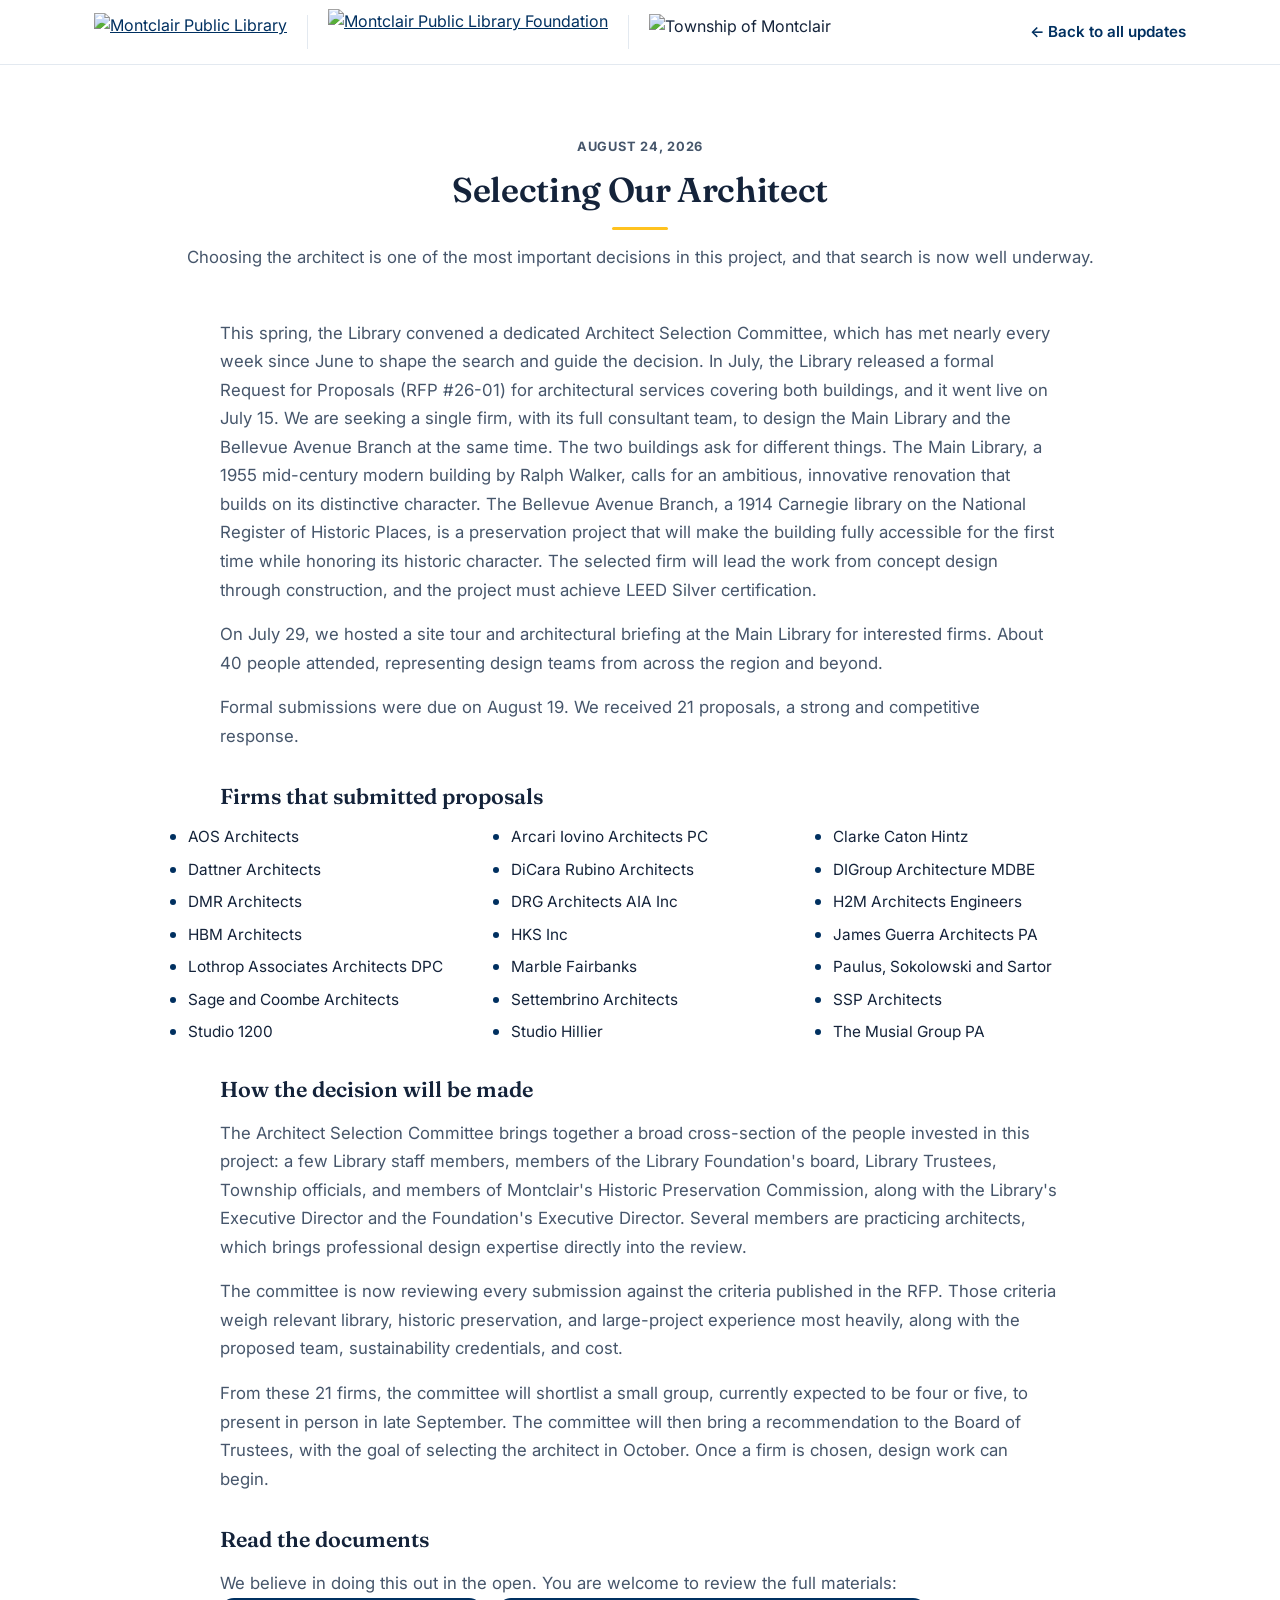
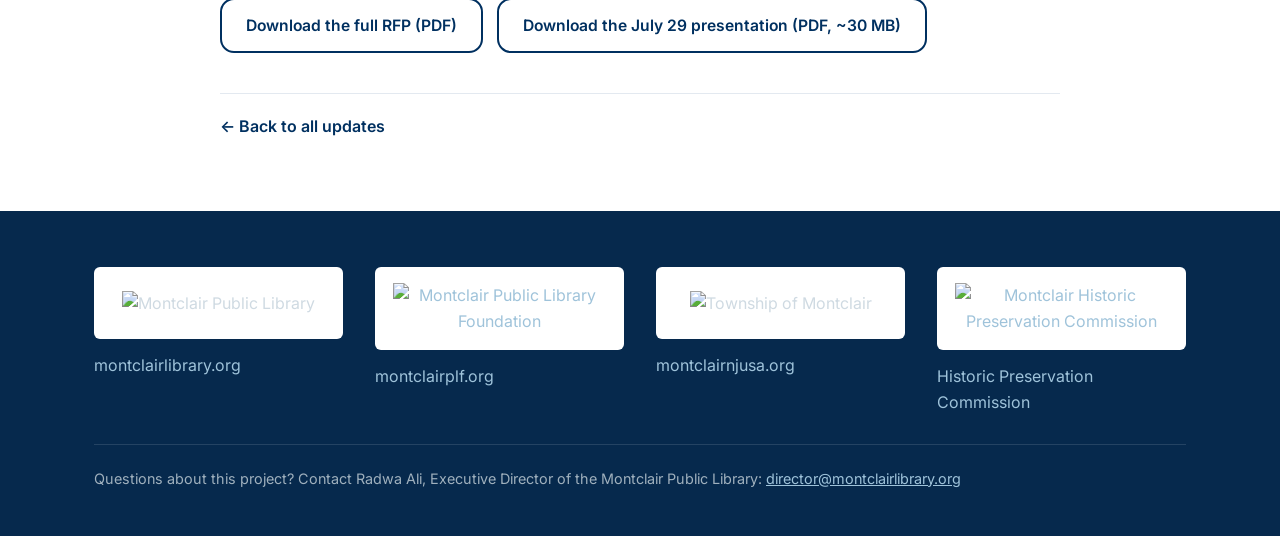
==== updates/2026-08-selecting-our-architect.html @ 4b19b7bf "Restructure architect update into a dated Updates section + standalone page Replace the standalone '" ====
<!DOCTYPE html>
<html lang="en">
<head>
<meta charset="utf-8">
<meta name="viewport" content="width=device-width, initial-scale=1">
<title>Selecting Our Architect — Montclair Public Library &amp; Cultural Center</title>
<meta name="description" content="An update on the Montclair Public Library architect search: the RFP, the July 29 site tour, the 21 firms that submitted proposals, and what happens next.">
<link rel="preconnect" href="https://fonts.googleapis.com">
<link rel="preconnect" href="https://fonts.gstatic.com" crossorigin>
<link href="https://fonts.googleapis.com/css2?family=Fraunces:opsz,wght@9..144,400;9..144,500;9..144,600&family=Inter:wght@400;500;600;700;800&family=Space+Grotesk:wght@500;600;700&display=swap" rel="stylesheet">
<link rel="stylesheet" href="../assets/site.css">
</head>
<body>

<!-- ===== NAV ===== -->
<header class="nav">
  <div class="wrap nav-inner">
    <div class="brand-logos">
      <a href="../index.html"><img class="nav-logo-mpl" src="../MPL_Logo_Color.png" alt="Montclair Public Library"></a>
      <span class="nav-divider"></span>
      <a href="https://montclairplf.org" target="_blank" rel="noopener"><img class="nav-logo-mplf" src="../cropped-MPLF-logo.png" alt="Montclair Public Library Foundation"></a>
      <span class="nav-divider"></span>
      <img class="nav-logo-twp" src="../Montclair-Township-Logo.png" alt="Township of Montclair">
    </div>
    <a class="nav-back" href="../index.html#updates">&larr; Back to all updates</a>
  </div>
</header>

<!-- ===== ARTICLE ===== -->
<article>
  <section>
    <div class="wrap">
      <div class="section-head section-head--wide">
        <span class="article-date">August 24, 2026</span>
        <h2>Selecting Our Architect</h2>
        <p>Choosing the architect is one of the most important decisions in this project, and that search is now well underway.</p>
      </div>

      <div class="arch-body">
        <p>This spring, the Library convened a dedicated Architect Selection Committee, which has met nearly every week since June to shape the search and guide the decision. In July, the Library released a formal Request for Proposals (RFP #26-01) for architectural services covering both buildings, and it went live on July 15. We are seeking a single firm, with its full consultant team, to design the Main Library and the Bellevue Avenue Branch at the same time. The two buildings ask for different things. The Main Library, a 1955 mid-century modern building by Ralph Walker, calls for an ambitious, innovative renovation that builds on its distinctive character. The Bellevue Avenue Branch, a 1914 Carnegie library on the National Register of Historic Places, is a preservation project that will make the building fully accessible for the first time while honoring its historic character. The selected firm will lead the work from concept design through construction, and the project must achieve LEED Silver certification.</p>
        <p>On July 29, we hosted a site tour and architectural briefing at the Main Library for interested firms. About 40 people attended, representing design teams from across the region and beyond.</p>
        <p>Formal submissions were due on August 19. We received 21 proposals, a strong and competitive response.</p>
      </div>

      <h3 class="arch-subhead">Firms that submitted proposals</h3>
      <ul class="firm-grid">
        <li>AOS Architects</li>
        <li>Arcari Iovino Architects PC</li>
        <li>Clarke Caton Hintz</li>
        <li>Dattner Architects</li>
        <li>DiCara Rubino Architects</li>
        <li>DIGroup Architecture MDBE</li>
        <li>DMR Architects</li>
        <li>DRG Architects AIA Inc</li>
        <li>H2M Architects Engineers</li>
        <li>HBM Architects</li>
        <li>HKS Inc</li>
        <li>James Guerra Architects PA</li>
        <li>Lothrop Associates Architects DPC</li>
        <li>Marble Fairbanks</li>
        <li>Paulus, Sokolowski and Sartor</li>
        <li>Sage and Coombe Architects</li>
        <li>Settembrino Architects</li>
        <li>SSP Architects</li>
        <li>Studio 1200</li>
        <li>Studio Hillier</li>
        <li>The Musial Group PA</li>
      </ul>

      <h3 class="arch-subhead">How the decision will be made</h3>
      <div class="arch-body">
        <p>The Architect Selection Committee brings together a broad cross-section of the people invested in this project: a few Library staff members, members of the Library Foundation's board, Library Trustees, Township officials, and members of Montclair's Historic Preservation Commission, along with the Library's Executive Director and the Foundation's Executive Director. Several members are practicing architects, which brings professional design expertise directly into the review.</p>
        <p>The committee is now reviewing every submission against the criteria published in the RFP. Those criteria weigh relevant library, historic preservation, and large-project experience most heavily, along with the proposed team, sustainability credentials, and cost.</p>
        <p>From these 21 firms, the committee will shortlist a small group, currently expected to be four or five, to present in person in late September. The committee will then bring a recommendation to the Board of Trustees, with the goal of selecting the architect in October. Once a firm is chosen, design work can begin.</p>
      </div>

      <h3 class="arch-subhead">Read the documents</h3>
      <div class="arch-body">
        <p>We believe in doing this out in the open. You are welcome to review the full materials:</p>
      </div>
      <div class="arch-docs">
        <a class="btn btn-outline" href="../MPL-RFP-26-01-Architectural-Services.pdf" target="_blank" rel="noopener">Download the full RFP (PDF)</a>
        <a class="btn btn-outline" href="../MPL-Site-Tour-Architectural-Briefing.pdf" target="_blank" rel="noopener">Download the July 29 presentation (PDF, ~30 MB)</a>
      </div>

      <div class="article-foot">
        <a href="../index.html#updates">&larr; Back to all updates</a>
      </div>
    </div>
  </section>
</article>

<!-- ===== FOOTER ===== -->
<footer>
  <div class="wrap">
    <div class="footer-cols">
      <div class="footer-col">
        <div class="flogo"><img src="../MPL_Logo_Color.png" alt="Montclair Public Library"></div>
        <a href="https://www.montclairlibrary.org">montclairlibrary.org</a>
      </div>
      <div class="footer-col">
        <div class="flogo"><a href="https://montclairplf.org" target="_blank" rel="noopener"><img src="../cropped-MPLF-logo.png" alt="Montclair Public Library Foundation"></a></div>
        <a href="https://montclairplf.org">montclairplf.org</a>
      </div>
      <div class="footer-col">
        <div class="flogo"><img src="../Montclair-Township-Logo.png" alt="Township of Montclair"></div>
        <a href="https://www.montclairnjusa.org">montclairnjusa.org</a>
      </div>
      <div class="footer-col">
        <div class="flogo"><a href="https://www.montclairnjusa.org/Government/Advisory-Committee-Boards-and-Commissions/Historic-Preservation-Commission" target="_blank" rel="noopener"><img src="../hpc-logo.png" alt="Montclair Historic Preservation Commission"></a></div>
        <a href="https://www.montclairnjusa.org/Government/Advisory-Committee-Boards-and-Commissions/Historic-Preservation-Commission" target="_blank" rel="noopener">Historic Preservation Commission</a>
      </div>
    </div>
    <div class="footer-bottom">
      <p>Questions about this project? Contact Radwa Ali, Executive Director of the Montclair Public Library: <a href="mailto:director@montclairlibrary.org">director@montclairlibrary.org</a></p>
    </div>
  </div>
</footer>

</body>
</html>
---- assets/site.css ----
:root {
    --ink: #14233a;
    --ink-soft: #46566b;
    --brand: #003060;
    --brand-dark: #00254d;
    --accent: #ffc21f;
    --accent-dark: #f2ad00;
    --accent-ink: #4a3500;
    --line: #e3e9f0;
    --bg: #ffffff;
    --bg-alt: #f5f5f3;
    --bg-deep: #06294d;
    --radius: 14px;
    --radius-sm: 10px;
    --maxw: 1140px;
    --font-display: 'Fraunces', Georgia, 'Times New Roman', serif;
    --font-sans: 'Inter', -apple-system, BlinkMacSystemFont, "Segoe UI", Helvetica, Arial, sans-serif;
    --font-num: 'Space Grotesk', 'Inter', sans-serif;
    /* Card / stat palette */
    --c-navy: #0a3d6e;
    --c-yellow: #ffc21f;
    --c-green: #3f7a52;
    --c-red: #d8443a;
    --shadow-sm: 0 1px 2px rgba(16, 62, 105, 0.06), 0 2px 6px rgba(16, 62, 105, 0.05);
    --shadow: 0 2px 6px rgba(16, 62, 105, 0.06), 0 10px 28px rgba(16, 62, 105, 0.08);
    --shadow-lg: 0 6px 16px rgba(16, 62, 105, 0.10), 0 22px 50px rgba(16, 62, 105, 0.16);
    --ease: cubic-bezier(0.22, 0.61, 0.36, 1);
  }

  * { box-sizing: border-box; }

  html { scroll-behavior: smooth; }

  body {
    margin: 0;
    font-family: var(--font-sans);
    color: var(--ink);
    background: var(--bg) !important;
    line-height: 1.6;
    -webkit-font-smoothing: antialiased;
    text-rendering: optimizeLegibility;
  }

  h1, h2, h3 { line-height: 1.2; color: var(--ink); }
  h1, h2 { font-family: var(--font-display); font-weight: 600; letter-spacing: -0.01em; }
  p { margin: 0 0 1em; }
  a { color: var(--brand); }

  /* ---------- Scroll reveal + motion ---------- */
  .reveal { opacity: 0; transform: translateY(18px); transition: opacity 0.7s var(--ease), transform 0.7s var(--ease); }
  .reveal.in { opacity: 1; transform: none; }
  .card-row > *:nth-child(2), .stat-row > *:nth-child(2), .timeline > *:nth-child(2) { transition-delay: 0.08s; }
  .card-row > *:nth-child(3), .stat-row > *:nth-child(3), .timeline > *:nth-child(3) { transition-delay: 0.16s; }
  .card-row > *:nth-child(4) { transition-delay: 0.24s; }
  @keyframes floaty { 0%, 100% { transform: translateY(0); } 50% { transform: translateY(-14px); } }
  @media (prefers-reduced-motion: reduce) {
    html { scroll-behavior: auto; }
    .reveal { opacity: 1 !important; transform: none !important; transition: none !important; }
    .hero-circle { animation: none !important; }
    .btn:hover, .card:hover, .stat:hover, .step:hover, .signup-card:hover, .panel:hover { transform: none !important; }
  }

  .wrap { max-width: var(--maxw); margin: 0 auto; padding: 0 24px; }

  section { padding: 72px 0; }
  section:nth-of-type(even) { background: var(--bg-alt); }

  .section-head {
    text-align: center;
    max-width: 760px;
    margin: 0 auto 48px;
  }
  .section-head--wide { max-width: 960px; }
  .section-head h2 { font-size: 2.15rem; margin: 0 0 14px; position: relative; display: inline-block; }
  .section-head h2::after {
    content: "";
    display: block;
    width: 56px;
    height: 3px;
    border-radius: 3px;
    background: var(--accent);
    margin: 16px auto 0;
  }
  .section-head p { color: var(--ink-soft); font-size: 1.05rem; }

  /* ---------- Sticky nav ---------- */
  .nav {
    position: sticky;
    top: 0;
    z-index: 50;
    background: rgba(255, 255, 255, 0.96);
    backdrop-filter: saturate(180%) blur(8px);
    border-bottom: 1px solid var(--line);
    transition: box-shadow 0.25s var(--ease);
  }
  .nav.scrolled { box-shadow: 0 4px 20px rgba(16, 62, 105, 0.10); }
  .nav-inner {
    display: flex;
    align-items: center;
    justify-content: space-between;
    gap: 16px;
    min-height: 64px;
  }
  .brand-logos {
    display: flex;
    align-items: center;
    gap: 20px;
  }
  .brand-logos img {
    display: block;
    width: auto;
    object-fit: contain;
  }
  .brand-logos .nav-logo-mpl { height: 38px; }
  .brand-logos .nav-logo-mplf { height: 46px; }
  .brand-logos .nav-logo-twp { height: 36px; }
  .brand-logos .nav-divider {
    width: 1px;
    height: 34px;
    background: var(--line);
  }
  .nav-links {
    display: flex;
    align-items: center;
    gap: 22px;
    list-style: none;
    margin: 0;
    padding: 0;
  }
  .nav-links a {
    color: var(--ink-soft);
    text-decoration: none;
    font-size: 0.92rem;
    font-weight: 500;
    white-space: nowrap;
  }
  .nav-links a:hover { color: var(--brand); }
  .nav-toggle {
    display: none;
    background: none;
    border: 1px solid var(--line);
    border-radius: 6px;
    padding: 8px 10px;
    cursor: pointer;
    font-size: 1.1rem;
    line-height: 1;
  }

  /* ---------- Buttons ---------- */
  .btn {
    display: inline-block;
    padding: 13px 24px;
    border-radius: var(--radius);
    font-weight: 600;
    font-size: 0.98rem;
    text-decoration: none;
    cursor: pointer;
    border: 2px solid transparent;
    transition: background 0.2s var(--ease), color 0.2s var(--ease), border-color 0.2s var(--ease), box-shadow 0.2s var(--ease), transform 0.2s var(--ease);
  }
  .btn:active { transform: translateY(0); }
  .btn-primary { background: var(--brand); color: #fff; box-shadow: 0 4px 14px rgba(0, 48, 96, 0.34); }
  .btn-primary:hover { background: var(--brand-dark); transform: translateY(-2px); box-shadow: 0 9px 24px rgba(0, 48, 96, 0.44); }
  .btn-ghost { background: rgba(255,255,255,0.08); color: #fff; border-color: rgba(255,255,255,0.7); }
  .btn-ghost:hover { background: rgba(255,255,255,0.18); transform: translateY(-2px); }
  .btn-outline { background: #fff; color: var(--brand); border-color: var(--brand); }
  .btn-outline:hover { background: var(--brand); color: #fff; transform: translateY(-2px); box-shadow: var(--shadow); }

  /* ---------- Hero ---------- */
  .hero { padding: 0; position: relative; }
  .hero-image {
    position: relative;
    min-height: 520px;
    display: flex;
    align-items: center;
    overflow: hidden;
    background-image:
      linear-gradient(120deg, rgba(0,28,58,0.93) 0%, rgba(0,40,80,0.82) 45%, rgba(0,48,96,0.76) 100%),
      url('Montclair Library Main Exterior.jpg');
    background-size: cover, cover;
    background-position: center, center;
    background-repeat: no-repeat, no-repeat;
  }
  .hero-circle {
    position: absolute;
    border-radius: 50%;
    background: rgba(0, 48, 96, 0.40);
    pointer-events: none;
  }
  .hero-circle-1 { width: 300px; height: 300px; top: 70px; left: -70px; animation: floaty 11s var(--ease) infinite; }
  .hero-circle-2 { width: 190px; height: 190px; top: 40px; right: 260px; animation: floaty 9s var(--ease) infinite 0.6s; }
  .hero-circle-3 { width: 250px; height: 250px; bottom: -70px; right: 90px; animation: floaty 13s var(--ease) infinite 0.3s; }
  .hero-circle-4 { width: 360px; height: 360px; top: 90px; right: 40px; background: rgba(0, 48, 96, 0.50); animation: floaty 12s var(--ease) infinite 0.9s; }
  .hero-circle-5 { width: 240px; height: 240px; bottom: 20px; right: 300px; background: rgba(0, 48, 96, 0.45); animation: floaty 10s var(--ease) infinite 0.2s; }
  .hero-overlay {
    position: relative;
    z-index: 2;
    display: flex;
    align-items: center;
    gap: 44px;
  }
  .hero-overlay h1 {
    flex: 0 0 auto;
    color: #fff;
    font-family: var(--font-display);
    font-size: 3.35rem;
    font-weight: 600;
    line-height: 1.06;
    letter-spacing: -0.015em;
    margin: 0;
    max-width: 14ch;
    text-shadow: 0 2px 18px rgba(0, 0, 0, 0.35);
  }
  .hero-intro {
    flex: 1 1 0;
    margin: 0;
    padding-left: 28px;
    border-left: 4px solid var(--accent);
    color: #fff;
    font-size: 1.1rem;
    line-height: 1.6;
    text-shadow: 0 1px 10px rgba(0, 0, 0, 0.45);
  }
  .hero-intro strong { color: var(--accent); }
  .hero-credit {
    position: absolute;
    bottom: 14px;
    right: 20px;
    z-index: 2;
    color: rgba(255, 255, 255, 0.85);
    font-size: 0.78rem;
    font-style: italic;
  }
  .hero-band { background: var(--brand); }
  .hero-band-inner {
    display: flex;
    align-items: center;
    justify-content: space-between;
    gap: 24px;
    padding: 22px 24px;
  }
  .hero-tagline {
    margin: 0;
    color: rgba(255, 255, 255, 0.95);
    font-size: 1.15rem;
    font-weight: 500;
  }
  .btn-accent { background: var(--accent); color: var(--accent-ink); border-color: var(--accent); white-space: nowrap; box-shadow: 0 4px 14px rgba(242, 173, 0, 0.40); }
  .btn-accent:hover { background: var(--accent-dark); border-color: var(--accent-dark); transform: translateY(-2px); box-shadow: 0 9px 24px rgba(242, 173, 0, 0.52); }

  /* ---------- Card row ---------- */
  .card-row {
    display: grid;
    grid-template-columns: repeat(4, 1fr);
    gap: 22px;
  }
  .card {
    background: #fff;
    border: 1px solid var(--line);
    border-top: 4px solid var(--brand);
    border-radius: var(--radius);
    padding: 26px 24px;
    box-shadow: var(--shadow);
    color: var(--ink);
  }
  .card-row .card:nth-child(even) { border-top-color: var(--accent); }
  .card h3 { font-size: 1.16rem; margin: 0 0 12px; color: var(--brand); }
  .card p { margin: 0; color: var(--ink-soft); font-size: 0.96rem; }

  .card, .stat, .step, .signup-card, .panel {
    transition: transform 0.28s var(--ease), box-shadow 0.28s var(--ease), border-color 0.28s var(--ease);
  }
  .card:hover, .stat:hover, .step:hover, .signup-card:hover {
    transform: translateY(-5px);
    box-shadow: var(--shadow-lg);
  }

  /* ---------- Two-column generic ---------- */
  .two-col {
    display: grid;
    grid-template-columns: 1.4fr 1fr;
    gap: 48px;
    align-items: start;
  }
  .panel {
    background: #fff;
    border: 1px solid var(--line);
    border-radius: var(--radius);
    padding: 28px;
    box-shadow: var(--shadow);
  }
  .logo-box {
    border: 1px solid var(--line);
    border-radius: 8px;
    padding: 22px;
    text-align: center;
    margin-bottom: 16px;
    background: #fff;
  }
  .logo-box img { max-width: 100%; height: auto; display: block; margin: 0 auto; }

  /* ---------- Stats ---------- */
  .stat-row {
    display: grid;
    grid-template-columns: repeat(3, 1fr);
    gap: 22px;
    margin-bottom: 40px;
  }
  .stat {
    text-align: center;
    border: none;
    border-radius: var(--radius);
    padding: 32px 18px;
    box-shadow: var(--shadow);
    color: #fff;
  }
  .stat-row .stat:nth-child(3n+1) { background: var(--c-navy); }
  .stat-row .stat:nth-child(3n+2) { background: var(--c-yellow); color: var(--accent-ink); }
  .stat-row .stat:nth-child(3n+3) { background: var(--c-green); }
  .stat-row .stat:nth-child(3n+2) .num { color: var(--accent-ink); }
  .stat-row .stat:nth-child(3n+2) .label { color: rgba(74, 53, 0, 0.8); }
  .stat .num { font-family: var(--font-num); font-size: 2.5rem; font-weight: 700; letter-spacing: -0.02em; color: #fff; display: block; }
  .stat .label { color: rgba(255, 255, 255, 0.88); font-size: 0.95rem; margin-top: 8px; }
  .stat .stat-note { display: block; margin-top: 12px; padding-top: 10px; border-top: 1px solid rgba(255, 255, 255, 0.28); font-size: 0.8rem; line-height: 1.4; color: rgba(255, 255, 255, 0.95); }
  .found-contact { display: flex; align-items: center; gap: 28px; margin-top: 8px; }
  .found-contact .logo-box { flex: 0 0 auto; margin: 0; }
  .found-contact > p { margin: 0; }
  @media (max-width: 560px) { .found-contact { flex-direction: column; align-items: flex-start; gap: 16px; } }

  .fund-list { max-width: 820px; }
  .fund-list ul { padding-left: 20px; color: var(--ink-soft); }
  .fund-list li { margin-bottom: 8px; }

  /* ---------- Accordion ---------- */
  .building { margin-bottom: 48px; }
  .building-photo {
    height: 400px;
    border-radius: var(--radius);
    background:
      linear-gradient(180deg, rgba(0,48,96,0.16), rgba(0,40,80,0.38)),
      repeating-linear-gradient(45deg, #e2ebf5 0 18px, #eef3f9 18px 36px);
    display: flex;
    align-items: center;
    justify-content: center;
    color: var(--ink-soft);
    font-size: 0.85rem;
    text-transform: uppercase;
    letter-spacing: 0.5px;
    margin-bottom: 20px;
  }
  .building h3 { font-family: var(--font-display); font-weight: 600; font-size: 1.6rem; margin: 0 0 12px; }
  .building > p { color: var(--ink-soft); max-width: 75ch; }
  .build-commit { margin-bottom: 36px; }
  .build-commit h3 { font-family: var(--font-display); font-weight: 600; font-size: 1.3rem; color: var(--brand); margin: 0 0 10px; line-height: 1.25; }
  .build-commit p { color: var(--ink-soft); margin: 0; }
  .build-commit p + p { margin-top: 14px; }

  .accordion { border: 1px solid var(--line); border-radius: var(--radius); overflow: hidden; background: #fff; margin-top: 18px; }
  .acc-item + .acc-item { border-top: 1px solid var(--line); }
  .acc-trigger {
    width: 100%;
    text-align: left;
    background: #fff;
    border: none;
    padding: 18px 22px;
    font-size: 1rem;
    font-weight: 600;
    color: var(--ink);
    cursor: pointer;
    display: flex;
    justify-content: space-between;
    align-items: center;
    gap: 16px;
  }
  .acc-trigger:hover { background: #eaf1f8; color: var(--brand); }
  .acc-trigger .sign { color: var(--brand); font-size: 1.3rem; flex-shrink: 0; transition: transform 0.2s; }
  .acc-trigger[aria-expanded="true"] { background: var(--brand); color: #fff; }
  .acc-trigger[aria-expanded="true"]:hover { background: var(--brand); color: #fff; }
  .acc-trigger[aria-expanded="true"] .sign { transform: rotate(45deg); color: #fff; }
  .acc-panel { display: none; padding: 16px 22px 24px; color: var(--ink-soft); font-size: 0.97rem; line-height: 1.65; }
  .acc-panel.open { display: block; animation: accIn 0.3s var(--ease); }
  @keyframes accIn { from { opacity: 0; transform: translateY(-6px); } to { opacity: 1; transform: none; } }

  .acc-controls { display: flex; gap: 10px; justify-content: flex-end; margin-top: 18px; }
  .acc-btn {
    background: #fff;
    border: 1px solid var(--line);
    border-radius: 999px;
    padding: 6px 16px;
    font-size: 0.85rem;
    font-weight: 600;
    color: var(--brand);
    cursor: pointer;
  }
  .acc-btn:hover { background: var(--bg-alt); }

  .faq-group-title {
    font-size: 1.25rem;
    margin: 36px 0 14px;
    color: var(--brand);
    border-bottom: 2px solid var(--line);
    padding-bottom: 8px;
  }
  .faq-group-title:first-of-type { margin-top: 0; }

  /* ---------- Explorer (master-detail) ---------- */
  .explorer {
    display: grid;
    grid-template-columns: 290px 1fr;
    border: 1px solid var(--line);
    border-radius: var(--radius);
    overflow: hidden;
    background: #fff;
    box-shadow: var(--shadow);
    margin-top: 18px;
  }
  .explorer-list {
    background: #fafbfc;
    border-right: 1px solid var(--line);
    max-height: 540px;
    overflow-y: auto;
  }
  .exp-item {
    display: block;
    width: 100%;
    text-align: left;
    background: none;
    border: none;
    border-left: 3px solid transparent;
    border-bottom: 1px solid var(--line);
    padding: 14px 18px;
    font-family: inherit;
    font-weight: 600;
    font-size: 0.94rem;
    line-height: 1.35;
    color: var(--ink);
    cursor: pointer;
    transition: background 0.15s var(--ease), border-color 0.15s var(--ease), color 0.15s var(--ease);
  }
  .exp-item:last-child { border-bottom: none; }
  .exp-item:hover { background: #eaf1f8; color: var(--brand); }
  .exp-item.is-active { background: var(--brand); border-left-color: var(--accent); color: #fff; }
  .exp-item.is-active:hover { background: var(--brand); color: #fff; }
  .explorer-detail { padding: 30px 32px; min-height: 340px; }
  .exp-panel { display: none; }
  .exp-panel.is-active { display: block; animation: accIn 0.3s var(--ease); }
  .exp-panel h4 { font-family: var(--font-display); font-weight: 600; font-size: 1.5rem; margin: 0 0 14px; color: var(--ink); }
  .exp-panel p { margin: 0; color: var(--ink-soft); font-size: 1rem; line-height: 1.7; }
  @media (max-width: 760px) {
    .explorer { grid-template-columns: 1fr; }
    .explorer-list { border-right: none; border-bottom: 1px solid var(--line); max-height: 260px; }
    .explorer-detail { min-height: 0; padding: 24px 22px; }
  }

  /* ---------- Timeline ---------- */
  .timeline {
    display: grid;
    grid-template-columns: repeat(3, 1fr);
    gap: 24px;
  }
  .step {
    background: #fff;
    border: 1px solid var(--line);
    border-top: 4px solid var(--brand);
    border-radius: var(--radius);
    padding: 28px 24px;
    box-shadow: var(--shadow);
  }
  .step .year { font-family: var(--font-num); font-size: 1.7rem; font-weight: 700; letter-spacing: -0.01em; color: var(--brand); }
  .step .lbl { font-weight: 700; margin: 4px 0 12px; display: block; }
  .step p { color: var(--ink-soft); margin: 0; font-size: 0.96rem; }
  .timeline-note { text-align: center; margin-top: 28px; color: var(--ink-soft); }

  /* ---------- Signup ---------- */
  .signup-grid { display: grid; grid-template-columns: repeat(3, 1fr); gap: 32px; align-items: start; }
  .signup-card--wide { grid-column: span 2; }
  .signup-card {
    background: #fff;
    border: 1px solid var(--line);
    border-radius: var(--radius);
    padding: 32px;
    box-shadow: var(--shadow);
  }
  .signup-card h3 { font-family: var(--font-display); font-weight: 600; font-size: 1.45rem; margin: 0 0 14px; }
  .signup-card p { color: var(--ink-soft); }
  .signup-actions { display: flex; flex-direction: column; gap: 12px; margin-top: 18px; }
  .signup-actions--surveys { flex-direction: row; flex-wrap: wrap; }
  .signup-actions--surveys .btn { flex: 1 1 220px; text-align: center; }
  .signup-card .signup-actions .btn { padding: 9px 18px; font-size: 0.88rem; }
  .signup-or { font-size: 0.92rem; color: var(--ink-soft); margin: 20px 0 0; }
  .field-row { display: flex; gap: 10px; margin-top: 16px; }
  .field-row input {
    flex: 1;
    padding: 13px 14px;
    border: 1px solid var(--line);
    border-radius: var(--radius);
    font-size: 1rem;
  }
  .field-row input:focus { outline: 2px solid var(--brand); border-color: var(--brand); }
  /* JotForm Source-Code form: restyle to match site */
  .jf-source { margin-top: 8px; }
  .jf-source .form-all { font-family: var(--font-sans) !important; background: transparent !important; max-width: none !important; width: 100% !important; color: var(--ink); font-size: 1rem; box-shadow: none !important; border: none !important; margin: 0 !important; }
  .jf-source ul.form-section { padding: 0 !important; margin: 0 !important; border: none !important; width: 100% !important; box-shadow: none !important; background: transparent !important; }
  .jf-source .form-line { margin: 0 0 12px !important; padding: 0 !important; background: transparent !important; }
  .jf-source .form-line:last-child { margin-bottom: 0 !important; }
  .jf-source .form-label { color: var(--ink) !important; font-weight: 600 !important; font-size: 0.9rem !important; margin: 0 0 4px !important; font-family: var(--font-sans) !important; }
  .jf-source .form-sub-label { color: var(--ink-soft) !important; font-size: 0.78rem !important; }
  .jf-source .form-required { color: var(--c-red) !important; }
  .jf-source [data-wrapper-react] { display: flex !important; gap: 10px; }
  .jf-source [data-wrapper-react] .form-sub-label-container { flex: 1 1 0; width: auto !important; padding: 0 !important; }
  .jf-source .form-input-wide { width: 100% !important; padding: 0 !important; }
  .jf-source .form-textbox {
    width: 100% !important;
    box-sizing: border-box !important;
    padding: 11px 13px !important;
    border: 1px solid var(--line) !important;
    border-radius: var(--radius-sm) !important;
    font-size: 0.95rem !important;
    font-family: var(--font-sans) !important;
    background: #fff !important;
    box-shadow: none !important;
    height: auto !important;
  }
  .jf-source .form-textbox:focus { outline: 2px solid var(--brand) !important; border-color: var(--brand) !important; }
  .jf-source .form-buttons-wrapper { margin: 0 !important; padding: 6px 0 0 !important; }
  .jf-source .form-submit-button {
    background: var(--brand) !important;
    color: #fff !important;
    border: none !important;
    border-radius: var(--radius) !important;
    padding: 13px 24px !important;
    font-weight: 600 !important;
    font-size: 0.98rem !important;
    font-family: var(--font-sans) !important;
    cursor: pointer !important;
    width: 100% !important;
    margin-top: 4px !important;
    box-shadow: 0 4px 14px rgba(0, 48, 96, 0.34) !important;
  }
  .jf-source .form-submit-button:hover { background: var(--brand-dark) !important; }

  /* ---------- Footer ---------- */
  footer {
    background: var(--bg-deep);
    color: #cfdae2;
    padding: 56px 0 32px;
  }
  .footer-cols {
    display: grid;
    grid-template-columns: repeat(4, 1fr);
    gap: 32px;
    padding-bottom: 28px;
    border-bottom: 1px solid rgba(255,255,255,0.12);
  }
  @media (max-width: 760px) { .footer-cols { grid-template-columns: repeat(2, 1fr); } }
  .footer-col .flogo {
    border-radius: 6px;
    padding: 16px 18px;
    text-align: center;
    margin-bottom: 14px;
    background: #fff;
    display: flex;
    align-items: center;
    justify-content: center;
    min-height: 72px;
  }
  .footer-col .flogo img { max-width: 100%; max-height: 56px; height: auto; width: auto; display: block; }
  .footer-col a { color: #9fc3da; text-decoration: none; }
  .footer-col a:hover { text-decoration: underline; }
  .footer-bottom { padding-top: 22px; font-size: 0.9rem; color: #9fb0bd; }
  .footer-bottom a { color: #9fc3da; }

  /* ---------- Responsive ---------- */
  @media (max-width: 900px) {
    .nav-links {
      display: none;
      position: absolute;
      top: 64px;
      left: 0;
      right: 0;
      background: #fff;
      flex-direction: column;
      align-items: flex-start;
      gap: 0;
      padding: 8px 0;
      border-bottom: 1px solid var(--line);
      box-shadow: var(--shadow);
    }
    .nav-links.open { display: flex; }
    .nav-links li { width: 100%; }
    .nav-links a { display: block; padding: 12px 24px; }
    .nav-toggle { display: block; }
    .brand-logos .nav-divider,
    .brand-logos .nav-logo-mplf,
    .brand-logos .nav-logo-twp { display: none; }
    .brand-logos .nav-logo-mpl { height: 32px; }

    .card-row { grid-template-columns: 1fr 1fr; }
    .two-col, .signup-grid { grid-template-columns: 1fr; }
    .signup-card--wide { grid-column: auto; }
    .signup-actions--surveys { flex-direction: column; }
    .signup-actions--surveys .btn { flex: 0 0 auto; }
    .stat-row { grid-template-columns: 1fr; }
    .timeline { grid-template-columns: 1fr; }
    .footer-cols { grid-template-columns: 1fr; }
    .hero-image { min-height: 440px; }
    .hero-overlay { flex-direction: column; align-items: flex-start; gap: 22px; }
    .hero-overlay h1 { font-size: 2.4rem; max-width: 20ch; }
    .hero-intro { padding-left: 18px; font-size: 1.02rem; }
    .hero-band-inner { flex-direction: column; align-items: flex-start; }
  }
  @media (max-width: 560px) {
    .card-row { grid-template-columns: 1fr; }
    section { padding: 52px 0; }
    .hero-overlay h1 { font-size: 1.9rem; }
  }

  /* ---------- In their own words (quote cloud) ---------- */
  .voices .filters { display: flex; flex-wrap: wrap; gap: 6px; justify-content: center; margin: 0 0 22px; }
  .voices .chip { border: 1px solid var(--line); background: #fff; color: var(--ink); font-family: var(--font-sans); font-size: 14px; padding: 7px 15px; border-radius: 999px; cursor: pointer; transition: all .15s ease; white-space: nowrap; }
  .voices .chip:hover { border-color: #b9c4d2; }
  .voices .chip.active { background: var(--brand); color: #fff; border-color: var(--brand); }
  .voices .chip .dot { display: inline-block; width: 8px; height: 8px; border-radius: 50%; margin-right: 7px; vertical-align: middle; }
  .voices .chip.shuffle { background: var(--accent); border-color: var(--accent-dark); color: var(--accent-ink); font-weight: 600; }
  .voices .cloud { display: flex; flex-wrap: wrap; gap: 13px; justify-content: center; align-content: center; }
  .voices .q {
    width: var(--w); border-radius: 14px; padding: 10px 14px; background: var(--tgbg);
    cursor: pointer; position: relative; opacity: 0;
    animation: voices-fade .5s ease forwards; animation-delay: var(--fin, 0s);
    box-shadow: 0 1px 2px rgba(10, 30, 60, .06);
    transition: transform .18s ease, box-shadow .18s ease, background .18s ease;
  }
  .voices .q::after { content: ""; position: absolute; left: 16px; bottom: -6px; width: 12px; height: 12px; background: inherit; border-radius: 0 0 3px 0; transform: rotate(45deg); }
  .voices .q .inner { animation: voices-float var(--fdur, 8s) ease-in-out infinite; animation-delay: var(--fdelay, 0s); }
  .voices .q p { font-family: var(--font-display); margin: 0; color: var(--tx); font-size: var(--fs); line-height: 1.32; }
  .voices .q.is-open, .voices .q.is-hover { outline: none; transform: scale(var(--sc)); z-index: 60; background: #fff; box-shadow: 0 7px 18px rgba(10, 30, 60, .18), 0 2px 5px rgba(10, 30, 60, .1); }
  .voices .q:focus-visible { outline: 2px solid var(--brand); outline-offset: 2px; }
  .voices .q.xl { --w: 256px; --fs: 16.5px; --sc: 1.5; }
  .voices .q.lg { --w: 212px; --fs: 14.5px; --sc: 1.65; }
  .voices .q.md { --w: 176px; --fs: 12.5px; --sc: 1.85; }
  .voices .q.sm { --w: 146px; --fs: 11px;   --sc: 2.05; }
  .voices .q.hide { display: none; }
  .voices .voices-foot { text-align: center; color: var(--ink-soft); font-size: 12px; margin: 22px 0 0; }
  @keyframes voices-fade { to { opacity: 1; } }
  @keyframes voices-float { 0%, 100% { transform: translateY(0); } 50% { transform: translateY(-4px); } }
  @media (prefers-reduced-motion: reduce) { .voices .q .inner { animation: none; } .voices .q { animation: voices-fade .3s ease forwards; } }

  /* ---------- Selecting our architect ---------- */
  .arch-body { max-width: 840px; margin: 0 auto; }
  .arch-body p { color: var(--ink-soft); font-size: 1.05rem; line-height: 1.7; margin: 0 0 16px; }
  .arch-body p:last-child { margin-bottom: 0; }
  .arch-subhead { font-family: var(--font-display); font-weight: 600; font-size: 1.35rem; color: var(--ink); max-width: 840px; margin: 34px auto 16px; }
  .firm-grid { list-style: none; padding: 0; max-width: 940px; margin: 0 auto; display: grid; grid-template-columns: repeat(3, 1fr); gap: 11px 28px; }
  .firm-grid li { position: relative; padding-left: 18px; color: var(--ink); font-size: 0.96rem; line-height: 1.4; }
  .firm-grid li::before { content: ""; position: absolute; left: 0; top: 8px; width: 6px; height: 6px; border-radius: 50%; background: var(--brand); }
  .arch-docs { max-width: 840px; margin: 0 auto; display: flex; flex-wrap: wrap; gap: 14px; }
  @media (max-width: 820px) { .firm-grid { grid-template-columns: repeat(2, 1fr); } }
  @media (max-width: 520px) { .firm-grid { grid-template-columns: 1fr; } }

/* ---------- Updates (blog index + article pages) ---------- */
.updates-list { max-width: 820px; margin: 0 auto; display: flex; flex-direction: column; gap: 16px; }
.update-entry { display: block; background: #fff; border: 1px solid var(--line); border-radius: var(--radius); padding: 22px 26px; box-shadow: var(--shadow-sm); text-decoration: none; color: inherit; transition: transform .15s var(--ease), box-shadow .15s var(--ease); }
.update-entry:hover { transform: translateY(-2px); box-shadow: var(--shadow); }
.update-entry .u-date { display: block; font-size: 0.78rem; font-weight: 700; letter-spacing: 0.06em; text-transform: uppercase; color: var(--ink-soft); margin: 0 0 6px; }
.update-entry .u-title { display: block; font-family: var(--font-display); font-weight: 600; font-size: 1.3rem; color: var(--brand); margin: 0 0 8px; line-height: 1.25; }
.update-entry .u-teaser { display: block; color: var(--ink-soft); font-size: 1rem; line-height: 1.55; margin: 0 0 10px; }
.update-entry .u-more { display: block; color: var(--brand); font-weight: 600; font-size: 0.95rem; }

/* Article (individual update) page */
.nav-back { color: var(--brand); font-weight: 600; text-decoration: none; font-size: 0.95rem; white-space: nowrap; }
.nav-back:hover { text-decoration: underline; }
.article-date { display: block; text-align: center; font-size: 0.8rem; font-weight: 700; letter-spacing: 0.06em; text-transform: uppercase; color: var(--ink-soft); margin: 0 0 12px; }
.article-foot { max-width: 840px; margin: 40px auto 0; padding-top: 20px; border-top: 1px solid var(--line); }
.article-foot a { color: var(--brand); font-weight: 600; text-decoration: none; }
.article-foot a:hover { text-decoration: underline; }
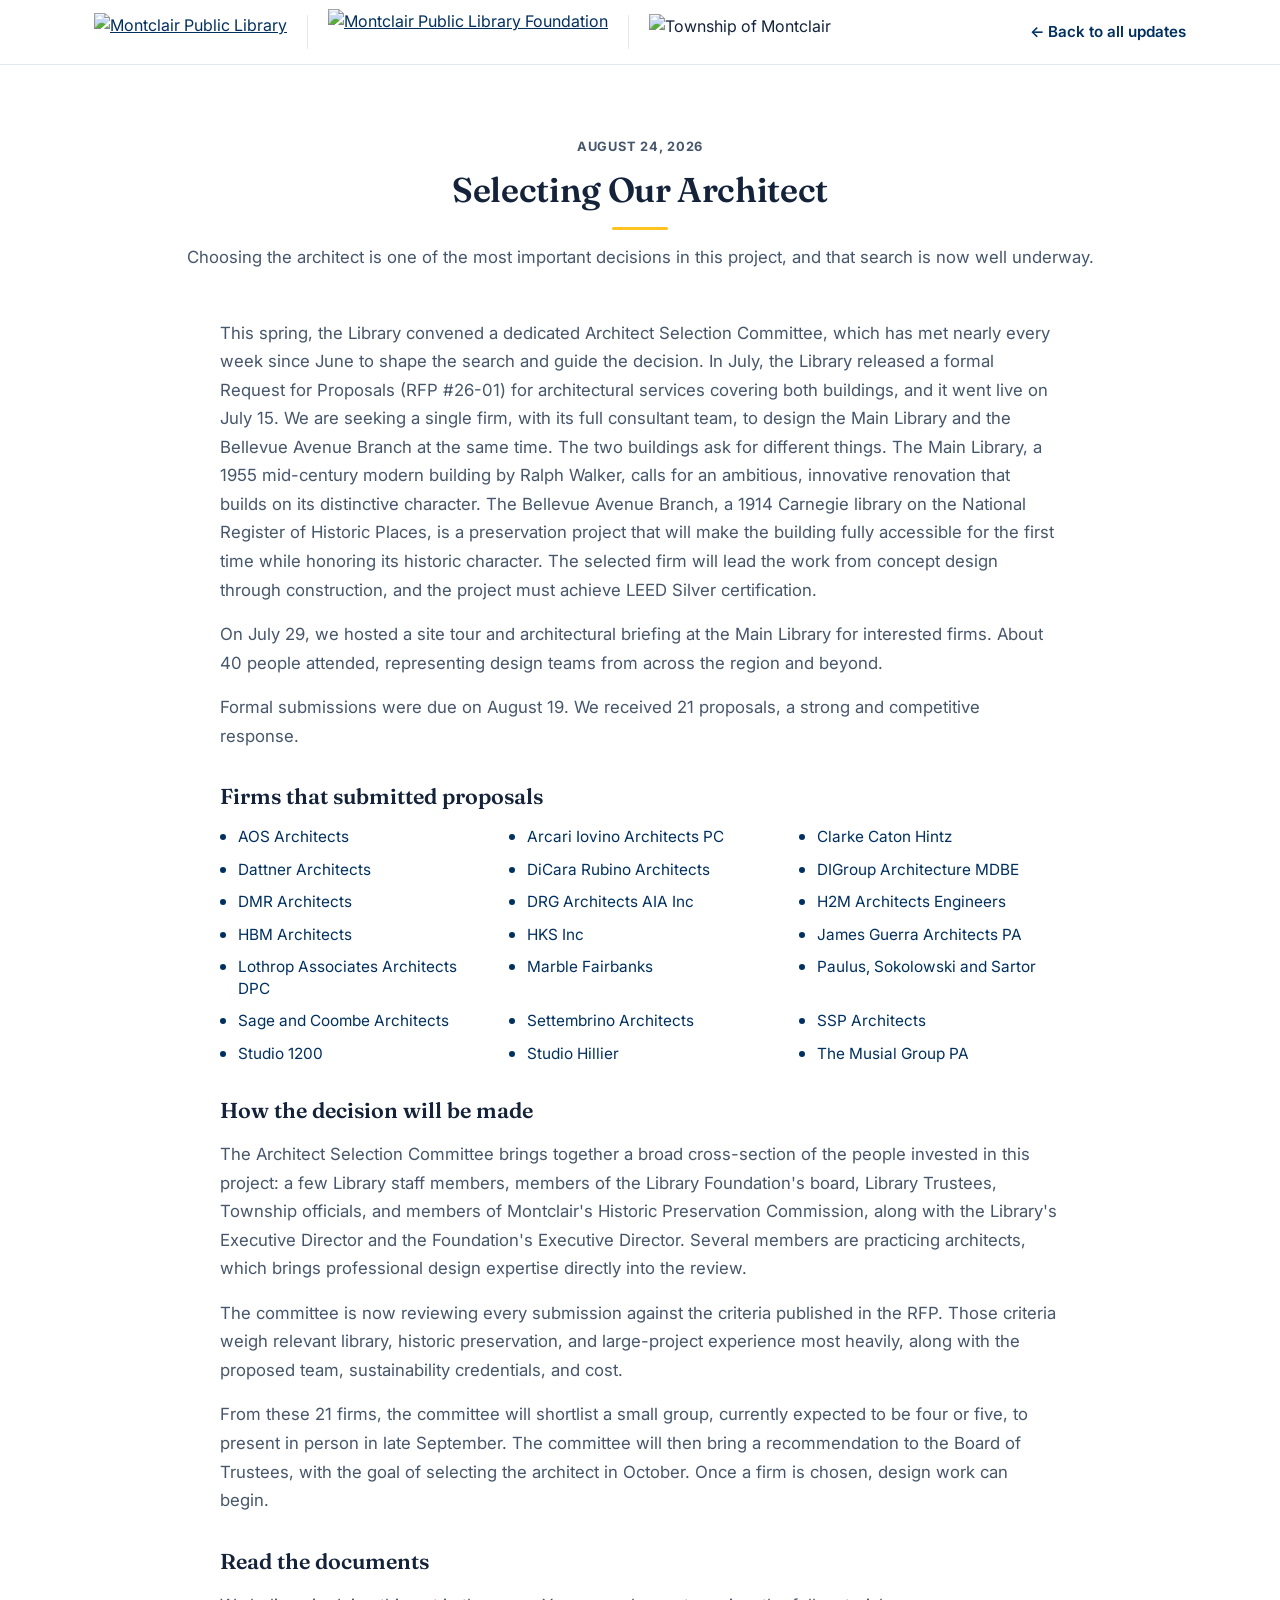
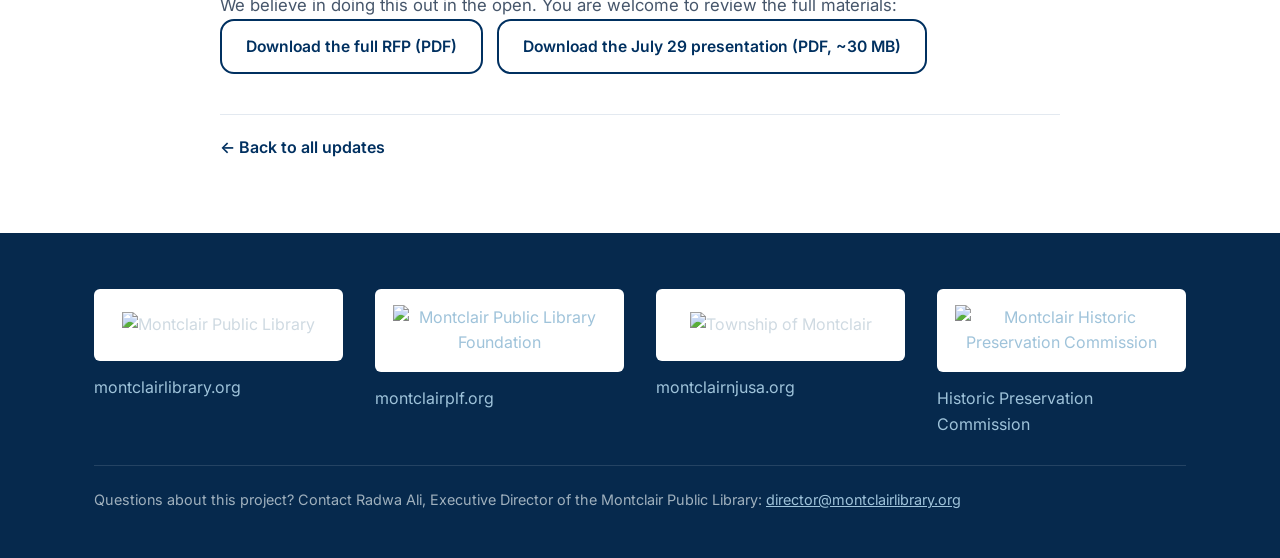
==== commit 787bd15c: "Update page: align firm list width to body text; link firms to their sites Fix the ragged left edge " ====
--- a/updates/2026-08-selecting-our-architect.html
+++ b/updates/2026-08-selecting-our-architect.html
@@ -44,27 +44,27 @@
 
       <h3 class="arch-subhead">Firms that submitted proposals</h3>
       <ul class="firm-grid">
-        <li>AOS Architects</li>
-        <li>Arcari Iovino Architects PC</li>
-        <li>Clarke Caton Hintz</li>
-        <li>Dattner Architects</li>
-        <li>DiCara Rubino Architects</li>
-        <li>DIGroup Architecture MDBE</li>
-        <li>DMR Architects</li>
-        <li>DRG Architects AIA Inc</li>
-        <li>H2M Architects Engineers</li>
-        <li>HBM Architects</li>
-        <li>HKS Inc</li>
-        <li>James Guerra Architects PA</li>
-        <li>Lothrop Associates Architects DPC</li>
-        <li>Marble Fairbanks</li>
-        <li>Paulus, Sokolowski and Sartor</li>
-        <li>Sage and Coombe Architects</li>
-        <li>Settembrino Architects</li>
-        <li>SSP Architects</li>
-        <li>Studio 1200</li>
-        <li>Studio Hillier</li>
-        <li>The Musial Group PA</li>
+        <li><a href="https://www.aosarchitects.com" target="_blank" rel="noopener">AOS Architects</a></li>
+        <li><a href="https://www.aiarchs.com" target="_blank" rel="noopener">Arcari Iovino Architects PC</a></li>
+        <li><a href="https://clarkecatonhintz.com" target="_blank" rel="noopener">Clarke Caton Hintz</a></li>
+        <li><a href="https://www.dattner.com" target="_blank" rel="noopener">Dattner Architects</a></li>
+        <li><a href="https://www.dicararubino.com" target="_blank" rel="noopener">DiCara Rubino Architects</a></li>
+        <li><a href="https://www.digrouparchitecture.com" target="_blank" rel="noopener">DIGroup Architecture MDBE</a></li>
+        <li><a href="https://www.dmrarchitects.com" target="_blank" rel="noopener">DMR Architects</a></li>
+        <li><a href="https://drg-architects.com" target="_blank" rel="noopener">DRG Architects AIA Inc</a></li>
+        <li><a href="https://www.h2m.com" target="_blank" rel="noopener">H2M Architects Engineers</a></li>
+        <li><a href="https://www.hbmarchitects.com" target="_blank" rel="noopener">HBM Architects</a></li>
+        <li><a href="https://www.hksinc.com" target="_blank" rel="noopener">HKS Inc</a></li>
+        <li><a href="https://www.jamesguerraarchitects.com" target="_blank" rel="noopener">James Guerra Architects PA</a></li>
+        <li><a href="https://lothropassociates.com" target="_blank" rel="noopener">Lothrop Associates Architects DPC</a></li>
+        <li><a href="https://www.marblefairbanks.com" target="_blank" rel="noopener">Marble Fairbanks</a></li>
+        <li><a href="https://www.psands.com" target="_blank" rel="noopener">Paulus, Sokolowski and Sartor</a></li>
+        <li><a href="https://www.sageandcoombe.com" target="_blank" rel="noopener">Sage and Coombe Architects</a></li>
+        <li><a href="https://www.settembrino.com" target="_blank" rel="noopener">Settembrino Architects</a></li>
+        <li><a href="https://www.ssparchitects.com" target="_blank" rel="noopener">SSP Architects</a></li>
+        <li><a href="https://www.studio1200.com" target="_blank" rel="noopener">Studio 1200</a></li>
+        <li><a href="https://www.studiohillier.com" target="_blank" rel="noopener">Studio Hillier</a></li>
+        <li><a href="https://www.themusialgroup.com" target="_blank" rel="noopener">The Musial Group PA</a></li>
       </ul>
 
       <h3 class="arch-subhead">How the decision will be made</h3>
--- a/assets/site.css
+++ b/assets/site.css
@@ -650,9 +650,11 @@
   .arch-body p { color: var(--ink-soft); font-size: 1.05rem; line-height: 1.7; margin: 0 0 16px; }
   .arch-body p:last-child { margin-bottom: 0; }
   .arch-subhead { font-family: var(--font-display); font-weight: 600; font-size: 1.35rem; color: var(--ink); max-width: 840px; margin: 34px auto 16px; }
-  .firm-grid { list-style: none; padding: 0; max-width: 940px; margin: 0 auto; display: grid; grid-template-columns: repeat(3, 1fr); gap: 11px 28px; }
+  .firm-grid { list-style: none; padding: 0; max-width: 840px; margin: 0 auto; display: grid; grid-template-columns: repeat(3, 1fr); gap: 11px 28px; }
   .firm-grid li { position: relative; padding-left: 18px; color: var(--ink); font-size: 0.96rem; line-height: 1.4; }
   .firm-grid li::before { content: ""; position: absolute; left: 0; top: 8px; width: 6px; height: 6px; border-radius: 50%; background: var(--brand); }
+  .firm-grid a { color: var(--brand); text-decoration: none; }
+  .firm-grid a:hover { text-decoration: underline; }
   .arch-docs { max-width: 840px; margin: 0 auto; display: flex; flex-wrap: wrap; gap: 14px; }
   @media (max-width: 820px) { .firm-grid { grid-template-columns: repeat(2, 1fr); } }
   @media (max-width: 520px) { .firm-grid { grid-template-columns: 1fr; } }
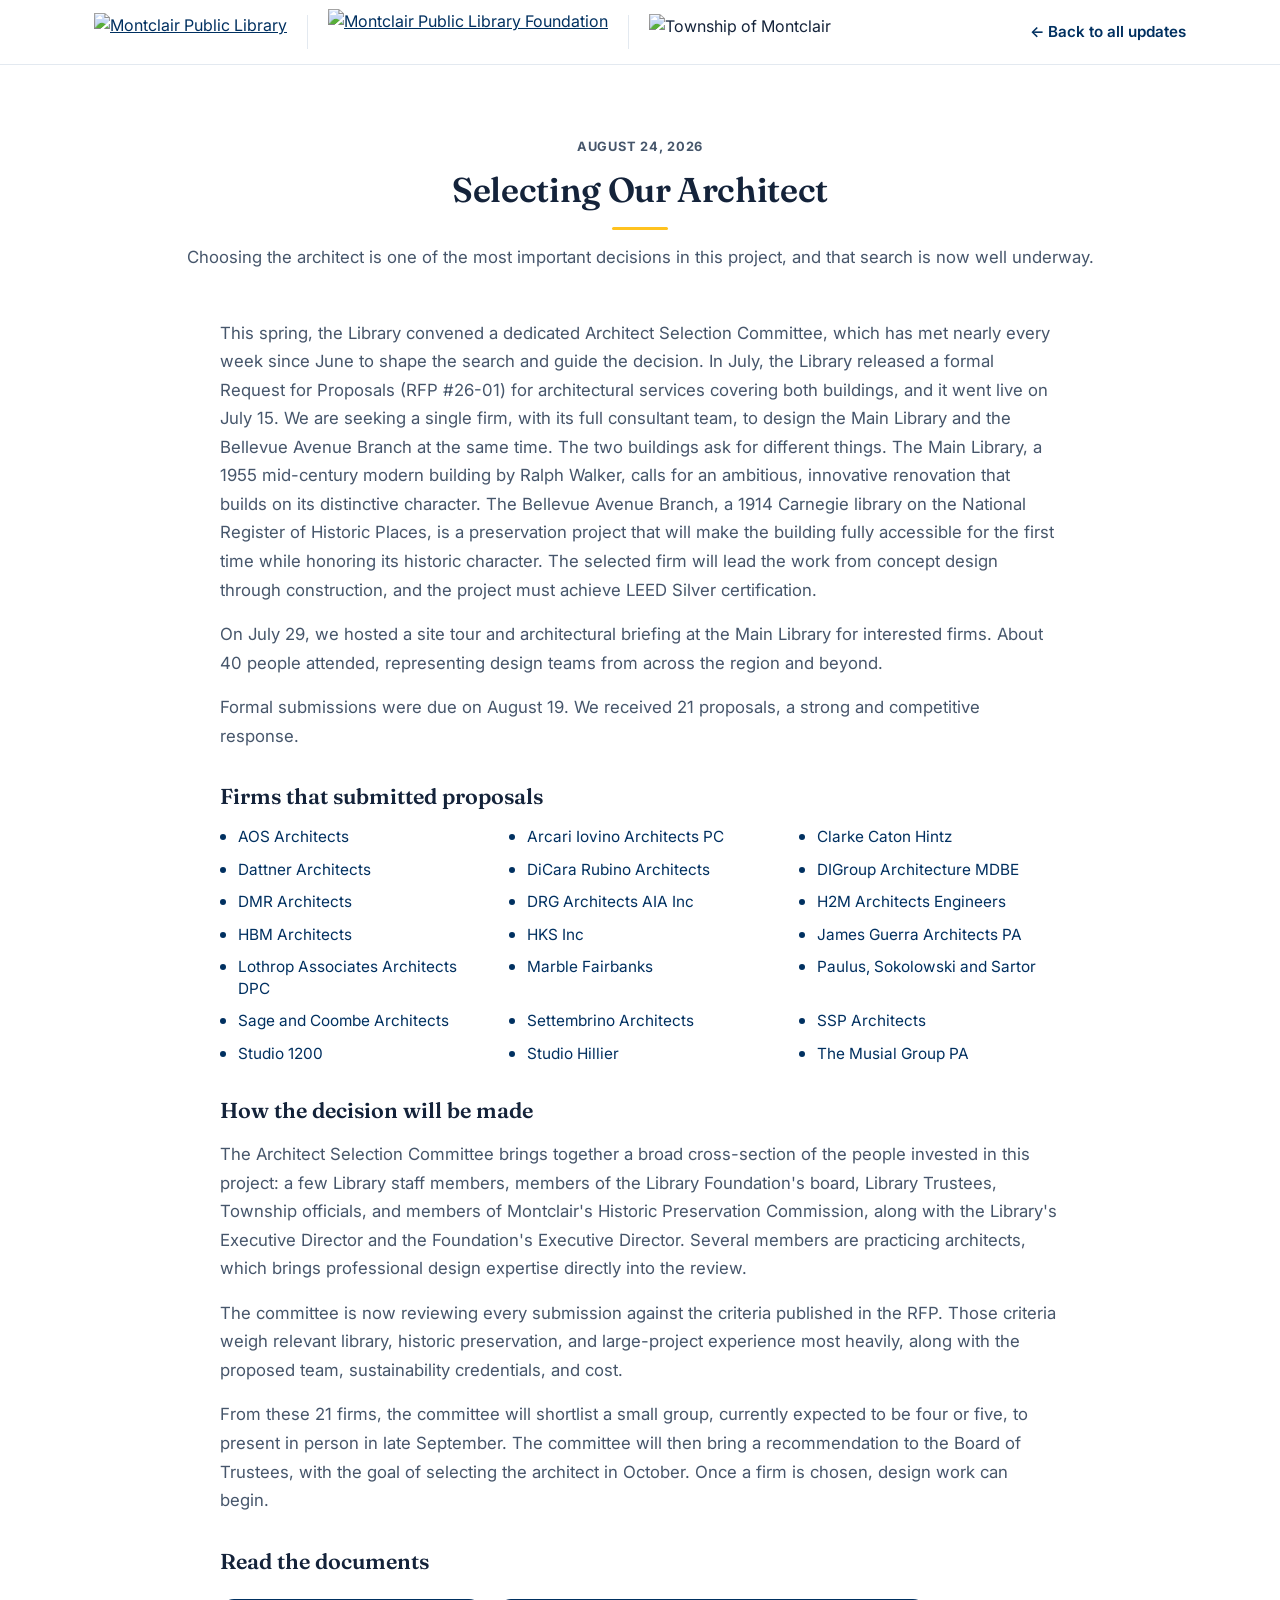
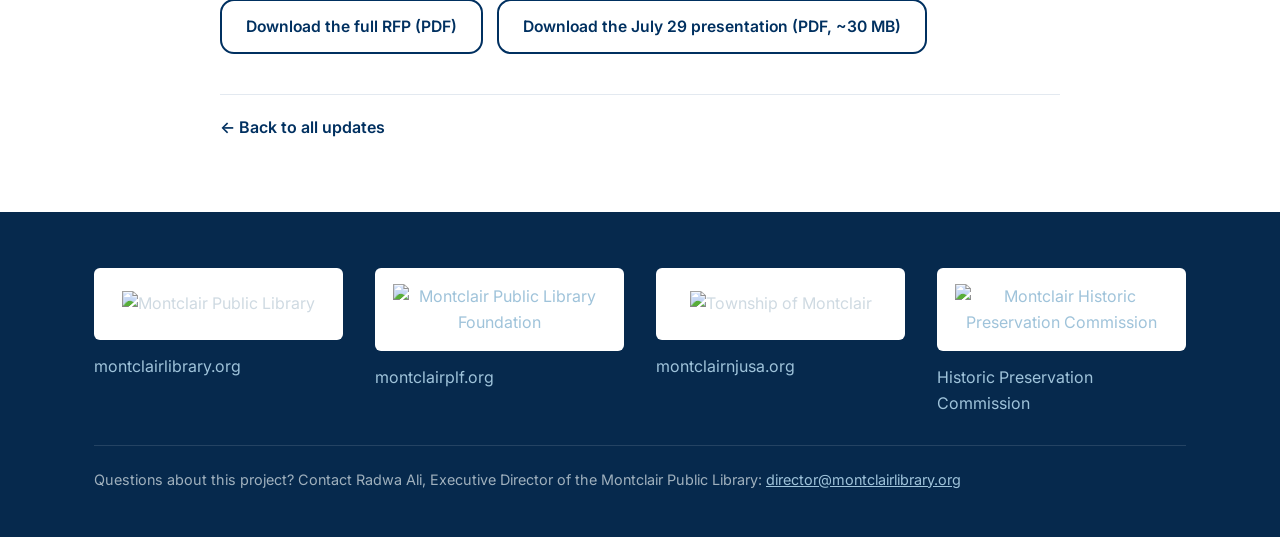
==== commit 5b0cbd2a: "Update page: drop the 'in the open' line, add space above the downloads Remove the filler sentence u" ====
--- a/updates/2026-08-selecting-our-architect.html
+++ b/updates/2026-08-selecting-our-architect.html
@@ -75,9 +75,6 @@
       </div>
 
       <h3 class="arch-subhead">Read the documents</h3>
-      <div class="arch-body">
-        <p>We believe in doing this out in the open. You are welcome to review the full materials:</p>
-      </div>
       <div class="arch-docs">
         <a class="btn btn-outline" href="../MPL-RFP-26-01-Architectural-Services.pdf" target="_blank" rel="noopener">Download the full RFP (PDF)</a>
         <a class="btn btn-outline" href="../MPL-Site-Tour-Architectural-Briefing.pdf" target="_blank" rel="noopener">Download the July 29 presentation (PDF, ~30 MB)</a>
--- a/assets/site.css
+++ b/assets/site.css
@@ -176,7 +176,7 @@
     overflow: hidden;
     background-image:
       linear-gradient(120deg, rgba(0,28,58,0.93) 0%, rgba(0,40,80,0.82) 45%, rgba(0,48,96,0.76) 100%),
-      url('Montclair Library Main Exterior.jpg');
+      url('../Montclair Library Main Exterior.jpg');
     background-size: cover, cover;
     background-position: center, center;
     background-repeat: no-repeat, no-repeat;
@@ -655,7 +655,7 @@
   .firm-grid li::before { content: ""; position: absolute; left: 0; top: 8px; width: 6px; height: 6px; border-radius: 50%; background: var(--brand); }
   .firm-grid a { color: var(--brand); text-decoration: none; }
   .firm-grid a:hover { text-decoration: underline; }
-  .arch-docs { max-width: 840px; margin: 0 auto; display: flex; flex-wrap: wrap; gap: 14px; }
+  .arch-docs { max-width: 840px; margin: 24px auto 0; display: flex; flex-wrap: wrap; gap: 14px; }
   @media (max-width: 820px) { .firm-grid { grid-template-columns: repeat(2, 1fr); } }
   @media (max-width: 520px) { .firm-grid { grid-template-columns: 1fr; } }
 
